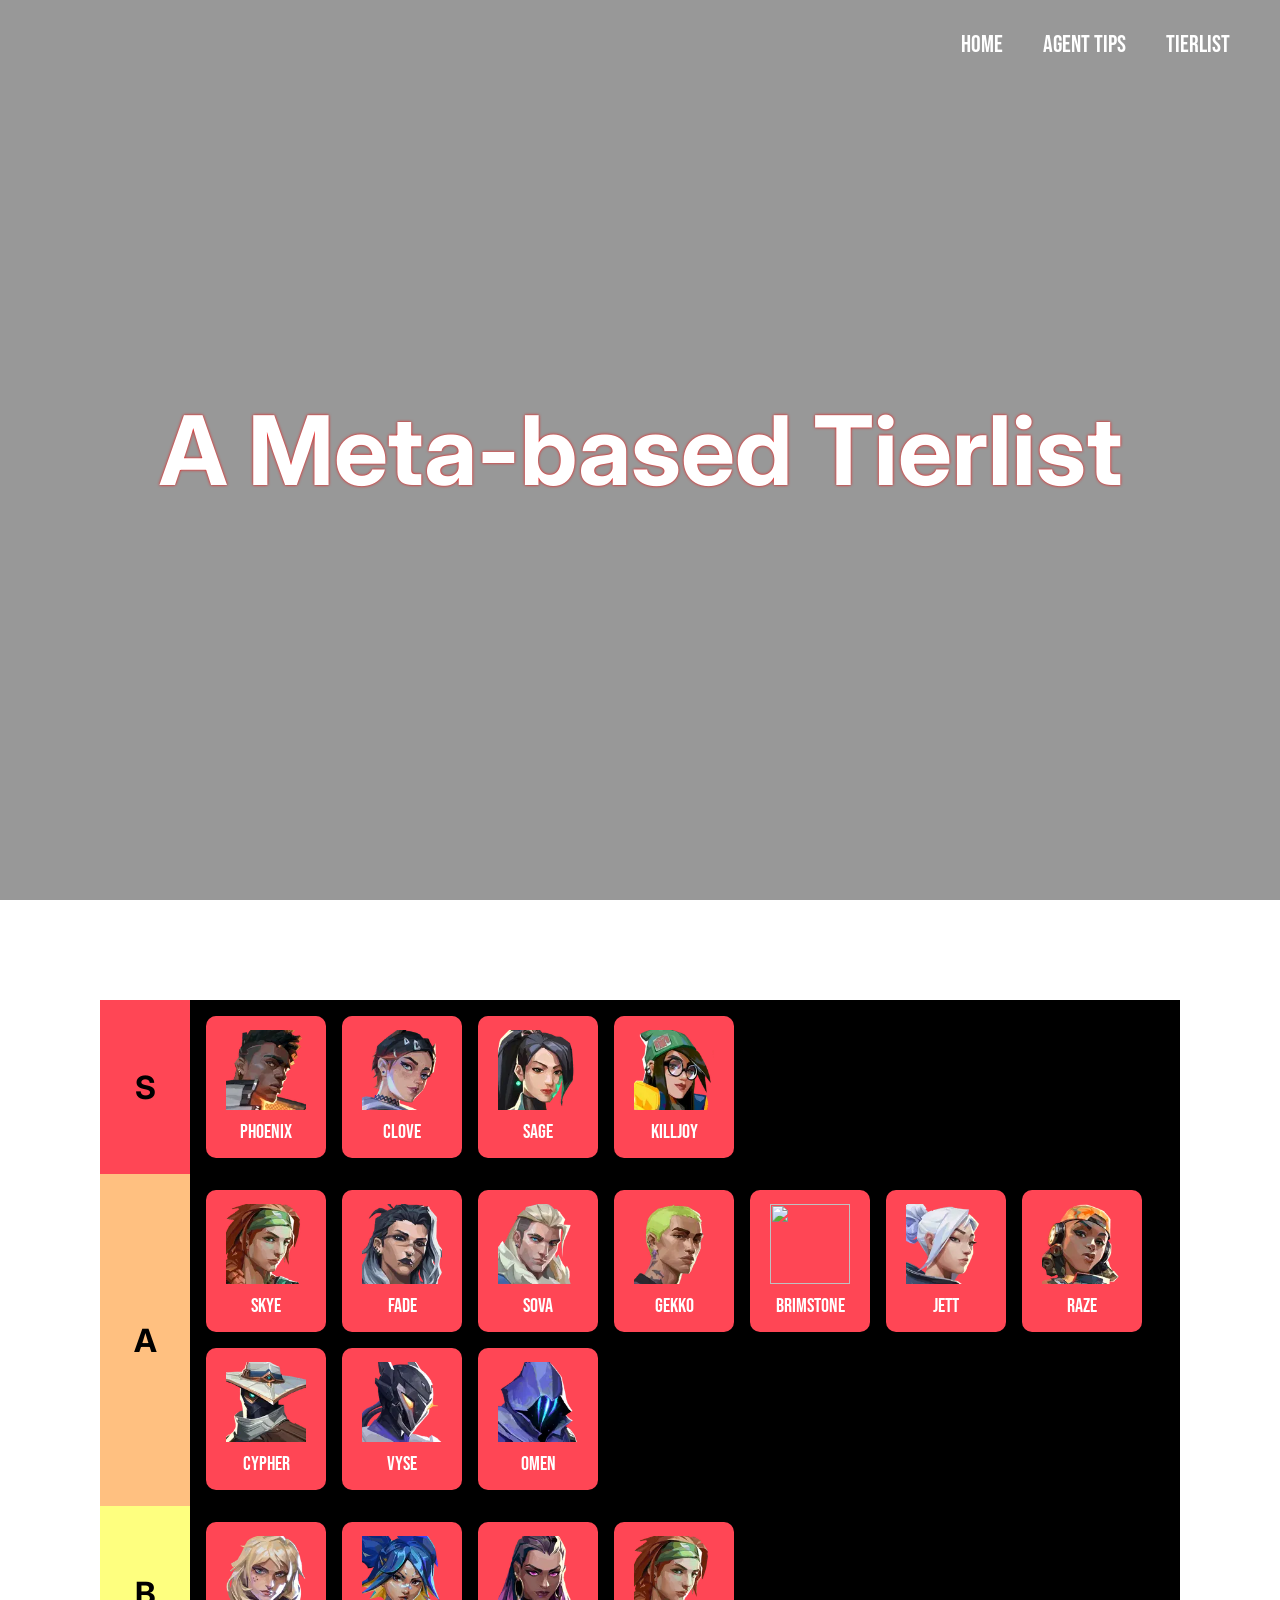
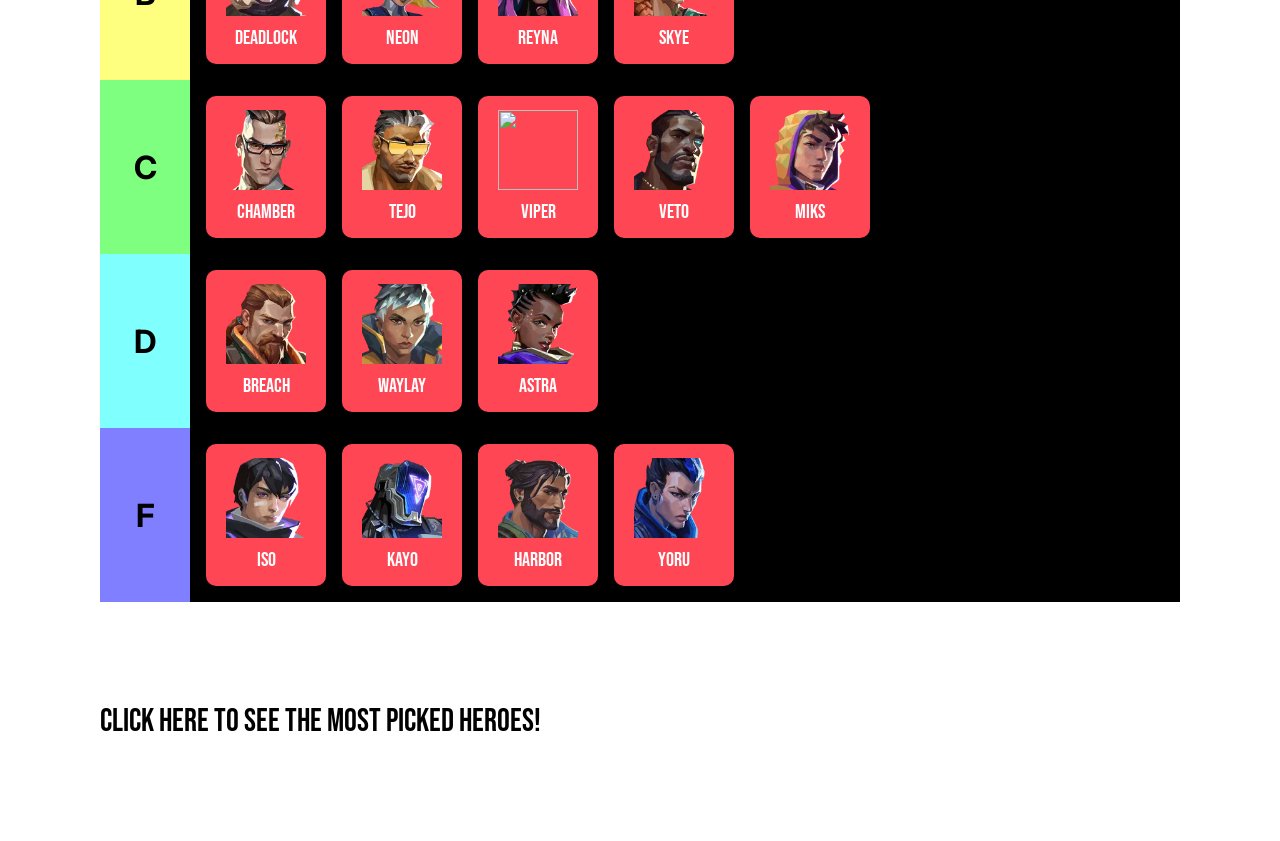
==== tierlist.html @ ecb02b2b "initial commit" ====
<!DOCTYPE html>
<html lang="en">
<head>
  <meta charset="UTF-8">
  <meta name="viewport" content="width=device-width, initial-scale=1.0">
  <title>Valorant Dojo</title>
  <link rel="stylesheet" href="styles.css">
  <link rel="stylesheet" href="tierlist.css">
  <link rel="icon" type="image/x-icon" href="samurai.png">
</head>
<body>
  <div class="hero">
    <nav class="nav-bar">
      <a href="index.html">Home</a>
      <a href="tips.html".html">Agent Tips</a>
      <a href="tierlist.html">Tierlist</a>
    </nav>
    <h1>A Meta-based Tierlist</h1>
  </div>
  <div class="agent-tierlist">
    <div class="tier">
      <div class="tier-label s">S</div>
      <div class="tier-agents">
        <div class="agent">
          <img src="agent-img/phoenix.png">
          Phoenix
        </div>
        <div class="agent">
          <img src="agent-img/clove.png">
          Clove
        </div>
        <div class="agent">
          <img src="agent-img/sage.png">
          Sage
        </div>
        <div class="agent">
          <img src="agent-img/killjoy.png">
          Killjoy
        </div>
      </div>
    </div>
    <div class="tier">
      <div class="tier-label a">A</div>
      <div class="tier-agents">
        <div class="agent">
          <img src="agent-img/skye.png">
          Skye
        </div>
        <div class="agent">
          <img src="agent-img/fade.png">
          Fade
        </div>
        <div class="agent">
          <img src="agent-img/sova.png">
          Sova
        </div>
        <div class="agent">
          <img src="agent-img/gekko.png">
          Gekko
        </div>
        <div class="agent">
          <img src="agent-img/Brimstone.png">
          Brimstone
        </div>
        <div class="agent">
          <img src="agent-img/jett.png">
          Jett
        </div>
        <div class="agent">
          <img src="agent-img/raze.png">
          Raze
        </div>
        <div class="agent">
          <img src="agent-img/cypher.png">
          Cypher
        </div>
        <div class="agent">
          <img src="agent-img/vyze.png">
          Vyse
        </div>
        <div class="agent">
          <img src="agent-img/omen.png">
          Omen
        </div>
      </div>
    </div>
    <div class="tier">
      <div class="tier-label b">B</div>
      <div class="tier-agents">
        <div class="agent">
          <img src="agent-img/deadlock.png">
          Deadlock
        </div>
        <div class="agent">
          <img src="agent-img/neon.png">
          Neon
        </div>
        <div class="agent">
          <img src="agent-img/reyna.png">
          Reyna
        </div>
        <div class="agent">
          <img src="agent-img/skye.png">
          Skye
        </div>
      </div>
    </div>
    <div class="tier">
      <div class="tier-label c">C</div>
      <div class="tier-agents">
        <div class="agent">
          <img src="agent-img/chamber.png">
          Chamber
        </div>
        <div class="agent">
          <img src="agent-img/tejo.png">
          Tejo
        </div>
        <div class="agent">
          <img src="agent-img/Viper.png">
          Viper
        </div>
        <div class="agent">
          <img src="agent-img/veto.png">
          Veto
        </div>
        <div class="agent">
          <img src="agent-img/miks.png">
          Miks
        </div>
      </div>
    </div>
    <div class="tier">
      <div class="tier-label d">D</div>
      <div class="tier-agents">
        <div class="agent">
          <img src="agent-img/breach.png">
          Breach
        </div>
        <div class="agent">
          <img src="agent-img/waylay.png">
          Waylay
        </div>
        <div class="agent">
          <img src="agent-img/astra.png">
          Astra
        </div>
      </div>
    </div>
    <div class="tier">
      <div class="tier-label f">F</div>
      <div class="tier-agents">
        <div class="agent">
          <img src="agent-img/iso.png">
          Iso
        </div>
        <div class="agent">
          <img src="agent-img/kayo.png">
          Kayo
        </div>
        <div class="agent">
          <img src="agent-img/harbor.png">
          Harbor
        </div>
        <div class="agent">
          <img src="agent-img/yoru.png">
          Yoru
        </div>
      </div>
    </div>
  </div>
  <div class="agent-link">
    <a href="https://www.vstats.gg/">Click here to see the most picked heroes!</a>
  </div>
</body>
</html>
---- styles.css ----
@import url('https://fonts.googleapis.com/css2?family=Bebas+Neue&family=Inter:ital,opsz,wght@0,14..32,100..900;1,14..32,100..900&display=swap');

* {
  margin: 0;
  padding: 0;
  box-sizing: border-box;
  scroll-behavior: smooth;
}

body {
    font-family: 'Inter', sans-serif;
}

.nav-bar{
  position: absolute;
  top: 0;
  padding: 30px 50px;
  display: flex;
  justify-content: end;
  gap: 40px;
  width: 100vw;
}

.nav-bar a {
  color: white;
  font-size: 24px;
  text-decoration: none;
  font-family: "Bebas Neue";
}

.nav-bar a:hover{
  text-decoration: underline #FF4655; 
}

.audio {
  position: absolute;
  bottom: 30px;
}

.hero {
  display: flex;
  justify-content: center;
  align-items: center;
  flex-direction: column;
  height: 100vh;
  position: relative;
  background-image: url('hero-img.jpg');
  background-size: cover;
  background-position: center;
  isolation: isolate;
}

.hero::after {
  content: '';
  background-color: #333;
  position: absolute;
  inset: 0;
  z-index: -1;
  opacity: 0.5;
}

.hero h1 {
  color: white;
  font-size: 96px;
  text-align: center;
  text-shadow: 0 0 3px #FF0000;
}

.hero p {
  color: white;
  font-size: 24px;
  text-align: center;
  margin-top: 20px;
}

.start {
  outline: white 1px solid;
  outline-offset: 3px;
  border: none;
  color: white;
  background-color: #FF4655;
  margin-top: 80px;
  padding: 30px 80px;
  font-size: 28px;
  transition: 0.3s ease-in-out;
  font-family: 'Bebas Neue', sans-serif;
}

.start:hover {
  cursor: pointer;
  background-color: white;
  color: #FF4655;
}

.agent-title, .tier-title{
  margin: 75px 100px;
  font-size: 48px;
  font-family: 'Bebas Neue', sans-serif;
}


.grid {
  padding: 0 100px;
  display: grid;
  grid-template-columns: repeat(auto-fit, minmax(400px, 1fr));
  gap: 16px;
  margin-bottom: 100px; 
}

.grid-items {
  display: flex;
  justify-content: center;
  align-items: center;
  text-align: center;
  flex-direction: column;
  height: 400px;
  font-size: 24px;
  color: white;
  background-color: #FF4655;
  padding: 0 32px;
  box-shadow: 
    0 1px 2px rgba(0, 0, 0, 0.3),
    0 2px 4px rgba(0, 0, 0, 0.5),
    0 4px 8px rgba(0, 0, 0, 0.3);
  border-radius: 10px;
}

.grid-items-header {
  font-family: 'Bebas Neue', sans-serif;
  font-size: 36px;
  margin-bottom: 30px;
}

.tier-content {
  margin-top: 20px;
  font-size: 24px;
  font-family: 'Inter', sans-serif;
}

.tier-title a, .agent-title a {
  text-decoration: none;
  color: black;
}
---- tierlist.css ----
.agent-tierlist {
  margin: 100px 100px;
}

/* left side of the tier list (tiers) */
.tier {
  display: flex;
}

.tier-label {
  width: 90px;
  display: flex;
  justify-content: center;
  align-items: center;
  font-size: 32px;
  font-weight: bold;
  color: black;
}

/* right side of tierlist (agents) */

.tier-agents {
  display: flex;
  flex-wrap: wrap;    
  flex: 1;
  gap: 16px;
  padding: 16px;
  background-color: black;
}

.agent {
  background-color: #FF4655;
  color: white;
  padding: 14px 20px;
  border-radius: 10px;
  display: flex;
  flex-direction: column;
  align-items: center;
  justify-content: center;
  font-family: 'Bebas Neue', sans-serif;
  font-size: 20px;
}

img {
  width: 80px;
  height: 80px;
  margin-bottom: 10px;
}

.tier-label.s { 
  background-color: #FF4655; 
}

.tier-label.a { 
  background-color: #ffc080; 
}

.tier-label.b { 
  background-color: #feff7f; 
}

.tier-label.c { 
  background-color: #7fff7f; 
}

.tier-label.d { 
  background-color: #80ffff; 
}

.tier-label.f { 
  background-color: #807fff; 
}

.agent-link {
  font-family: 'Bebas Neue', sans-serif;
  margin: 100px 100px;
  font-size: 32px;
}

.agent-link a{
  text-decoration: none;
  color: black;
}

.agent-link a:hover{
  color: #FF4655;
}
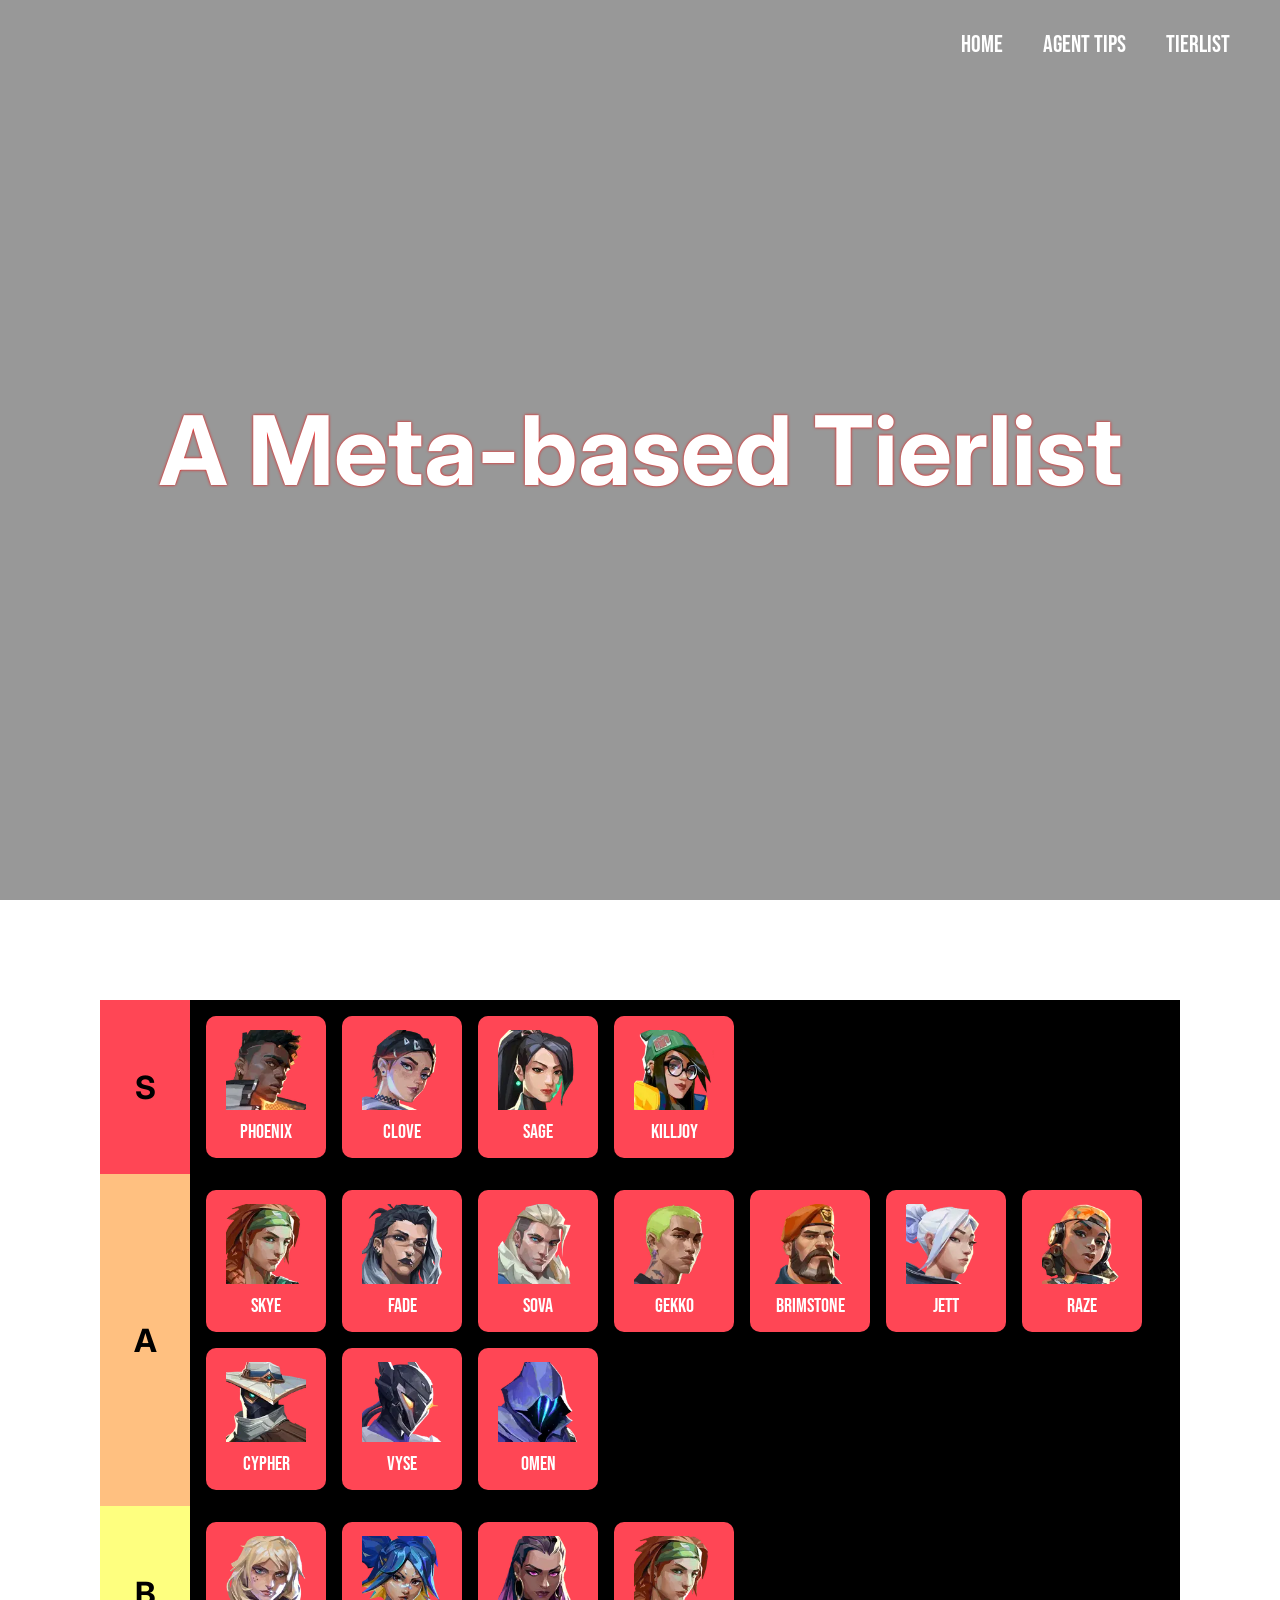
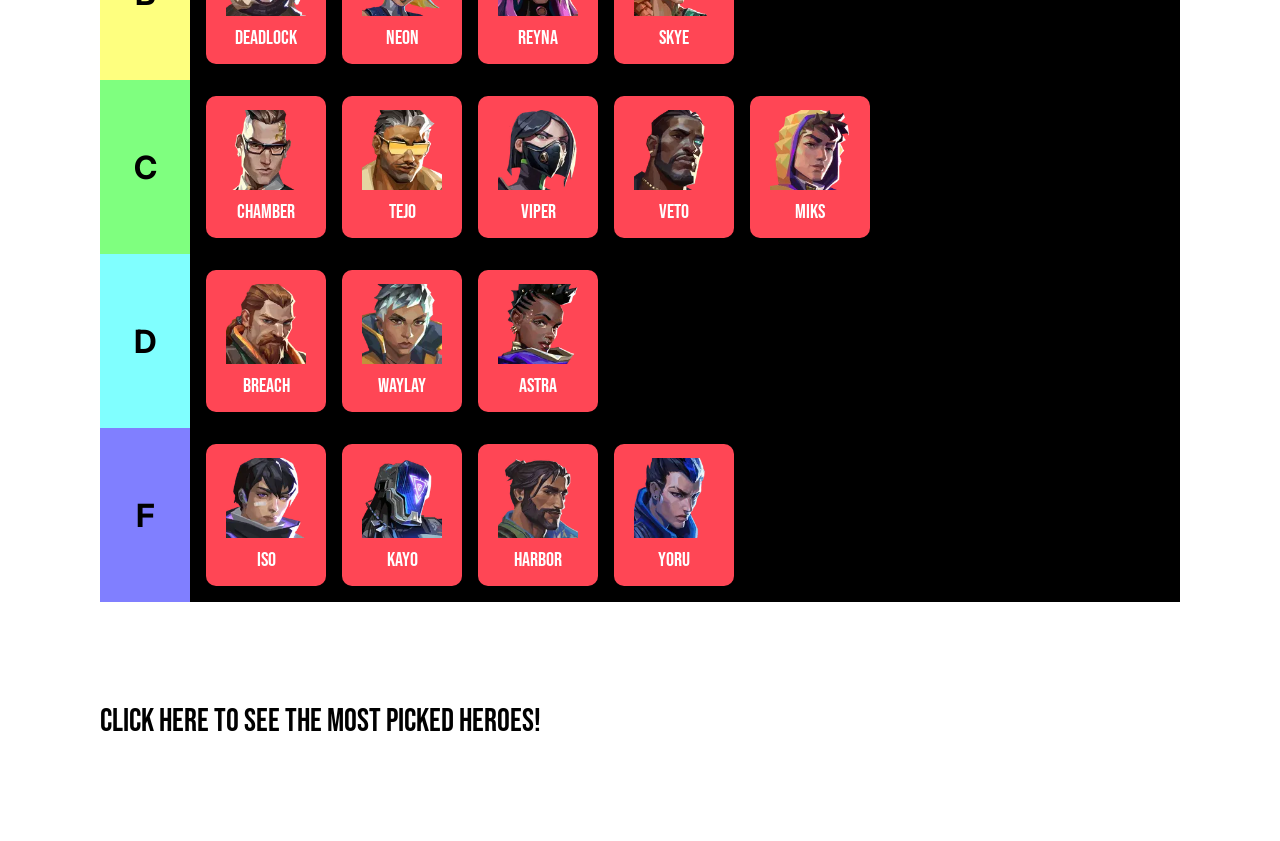
==== commit e2833b94: "fixed viper and brimstone images not loading cuz the file name was capitalized in img src" ====
--- a/tierlist.html
+++ b/tierlist.html
@@ -59,7 +59,7 @@
           Gekko
         </div>
         <div class="agent">
-          <img src="agent-img/Brimstone.png">
+          <img src="agent-img/brimstone.png">
           Brimstone
         </div>
         <div class="agent">
@@ -117,7 +117,7 @@
           Tejo
         </div>
         <div class="agent">
-          <img src="agent-img/Viper.png">
+          <img src="agent-img/viper.png">
           Viper
         </div>
         <div class="agent">
